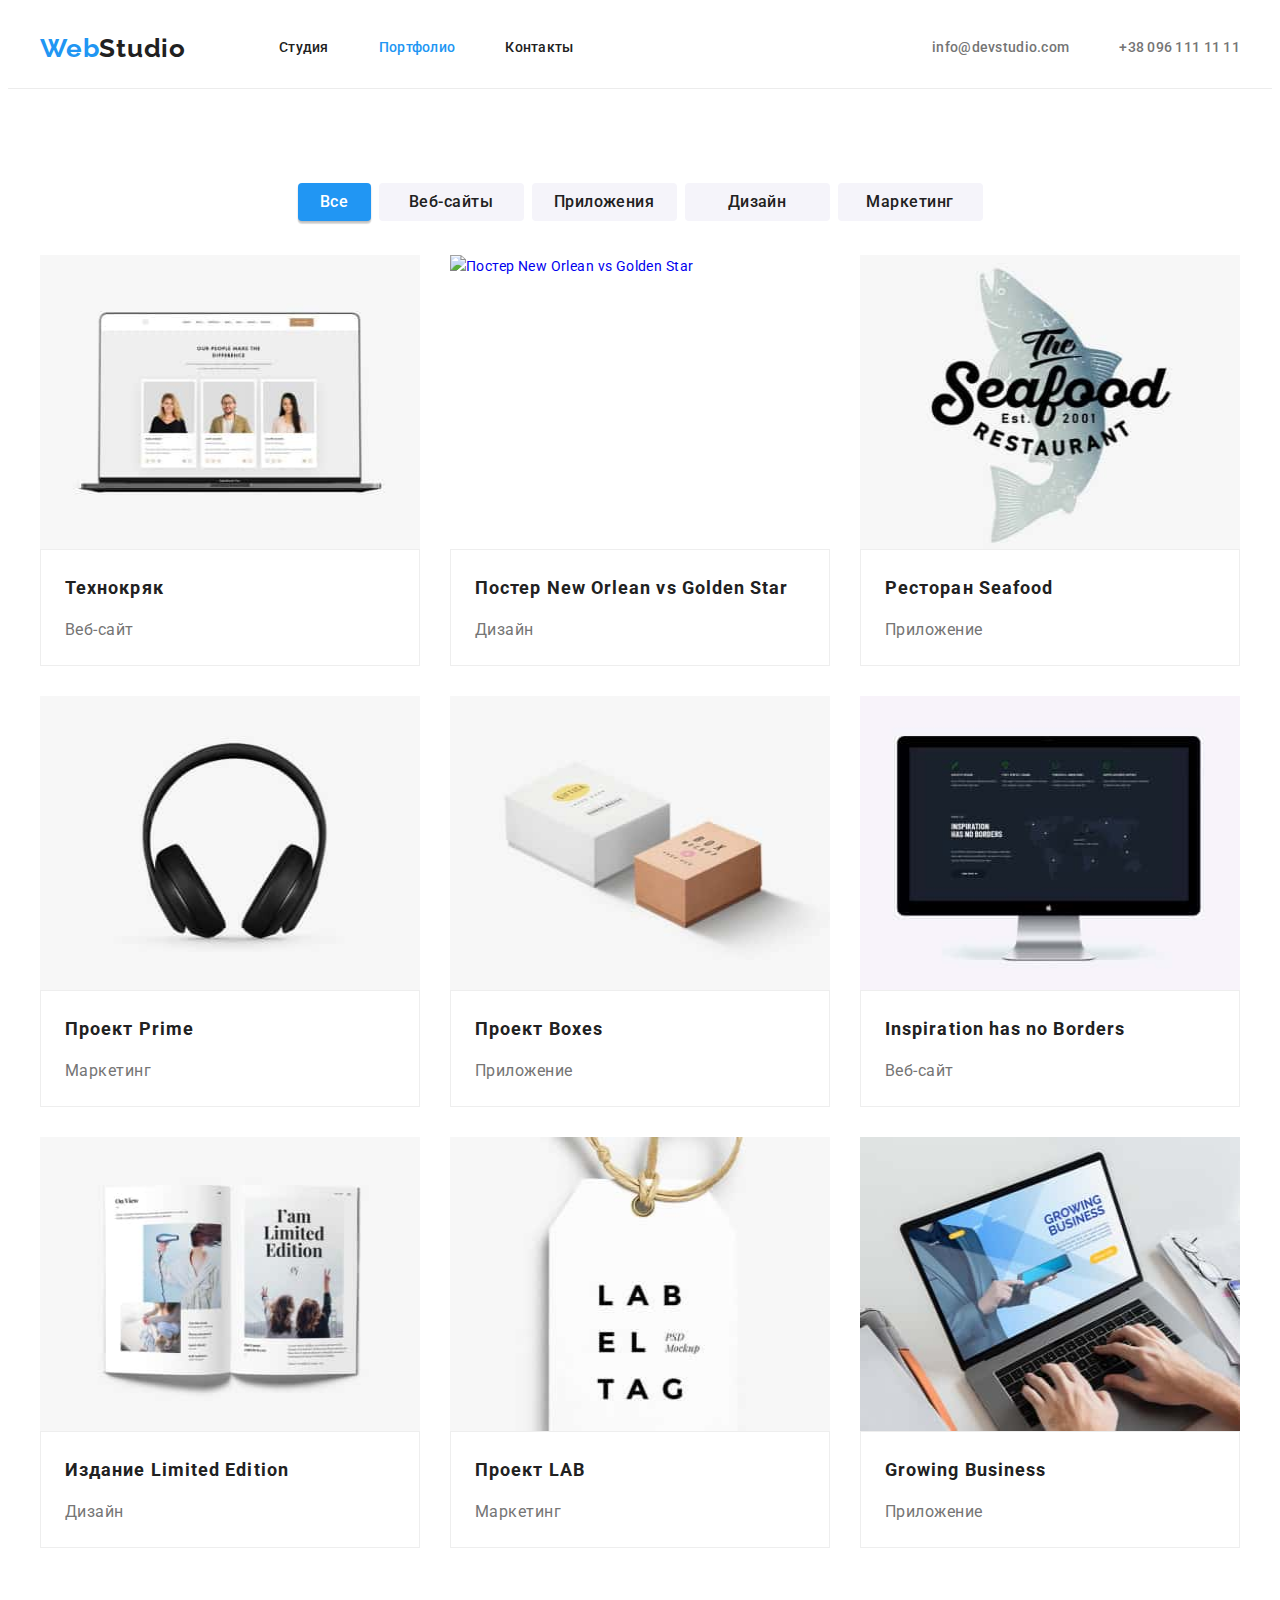
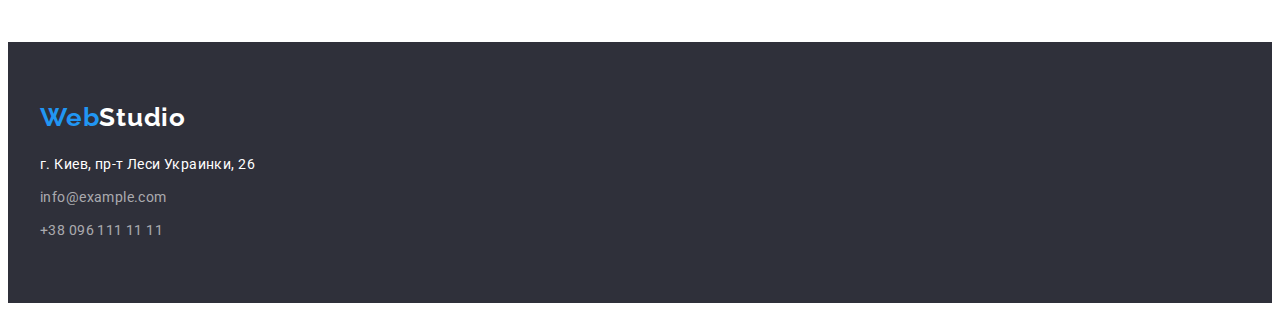
==== portfolio.html @ ff9bd420 "копия ДЗ-3" ====
<!DOCTYPE html>
<html lang="ru">
  <head>
    <meta charset="UTF-8" />
    <meta http-equiv="X-UA-Compatible" content="IE=edge" />
    <meta name="viewport" content="width=device-width, initial-scale=1.0" />
    <title>WebStudio</title>
    <link rel="preconnect" href="https://fonts.googleapis.com" />
    <link rel="preconnect" href="https://fonts.gstatic.com" crossorigin />
    <link
      rel="stylesheet"
      href="https://cdnjs.cloudflare.com/ajax/libs/modern-normalize/1.1.0/modern-normalize.min.css"
      integrity="sha512-wpPYUAdjBVSE4KJnH1VR1HeZfpl1ub8YT/NKx4PuQ5NmX2tKuGu6U/JRp5y+Y8XG2tV+wKQpNHVUX03MfMFn9Q=="
      crossorigin="anonymous"
      referrerpolicy="no-referrer"
    />
    <link
      href="https://fonts.googleapis.com/css2?family=Raleway:wght@700&family=Roboto:wght@400;500;700;900&display=swap"
      rel="stylesheet"
    />

    <link rel="stylesheet" href="./css/styles.css" />
  </head>

  <body>
    <!--Шапка сайта-->
    <header class="header">
      <div class="container header-container">
        <nav class="nav-nav">
          <a class="link logo logo-header" href="/"
            >Web<span class="curent-black">Studio</span></a
          >

          <ul class="list nav-list">
            <li class="nav-item">
              <a class="link nav-link" href="./index.html">Студия </a>
            </li>
            <li class="nav-item">
              <a class="link nav-link curent-blue-link" href="/">Портфолио</a>
            </li>
            <li class="nav-item">
              <a class="link nav-link" href="">Контакты</a>
            </li>
          </ul>
        </nav>
        <div class="header-connect">
          <ul class="list contact-list">
            <li class="contact-item nav-item">
              <a
                class="link nav-link contact-link"
                href="mailto:info@devstudio.com"
                >info@devstudio.com</a
              >
            </li>
            <li class="contact-item nav-item">
              <a class="link nav-link contact-link" href="tel:+380961111111"
                >+38 096 111 11 11</a
              >
            </li>
          </ul>
        </div>
      </div>
    </header>

    <main>
      <section class="section">
        <div class="container">
          <h1 class="visually-hidden">Портфолио</h1>
          <ul class="list btm-list">
            <li class="btm-item-filter">
              <button class="btm-active btm-portfolio" type="button">
                Все
              </button>
            </li>
            <li class="btm-item-filter">
              <button class="filter-btm btm-portfolio" type="button">
                Веб-сайты
              </button>
            </li>
            <li class="btm-item-filter">
              <button class="filter-btm btm-portfolio" type="button">
                Приложения
              </button>
            </li>
            <li class="btm-item-filter">
              <button class="filter-btm btm-portfolio" type="button">
                Дизайн
              </button>
            </li>
            <li class="btm-item-filter">
              <button class="filter-btm btm-portfolio" type="button">
                Маркетинг
              </button>
            </li>
          </ul>
          <ul class="list portfolio-cards-list">
            <li class="portfolio-cards-item">
              <a
                class="link"
                href="/"
                target="_blank"
                rel="noreferrer noopener"
              >
                <img
                  src="img/portfolio1.jpg"
                  alt="Технокряк"
                  width="370"
                  height="294"
                />
                <div class="border">
                  <h2 class="portfolio-title">Технокряк</h2>
                  <p class="portfolio-text">Веб-сайт</p>
                </div>
              </a>
            </li>
            <li class="portfolio-cards-item">
              <a
                class="link"
                href="/"
                target="_blank"
                rel="noreferrer noopener"
              >
                <img
                  src="img/portfolio2.jpg"
                  alt="Постер New Orlean vs Golden Star"
                  width="370"
                  height="294"
                />
                <div class="border">
                  <h2 class="portfolio-title">
                    Постер New Orlean vs Golden Star
                  </h2>
                  <p class="portfolio-text">Дизайн</p>
                </div>
              </a>
            </li>
            <li class="portfolio-cards-item">
              <a
                class="link"
                href="/"
                target="_blank"
                rel="noreferrer noopener"
              >
                <img
                  src="img/portfolio3.jpg"
                  alt="Ресторан Seafood"
                  width="370"
                  height="294"
                />
                <div class="border">
                  <h2 class="portfolio-title">Ресторан Seafood</h2>
                  <p class="portfolio-text">Приложение</p>
                </div>
              </a>
            </li>
            <li class="portfolio-cards-item">
              <a
                class="link"
                href="/"
                target="_blank"
                rel="noreferrer noopener"
              >
                <img
                  src="img/portfolio4.jpg"
                  alt="Проект Prime"
                  width="370"
                  height="294"
                />
                <div class="border">
                  <h2 class="portfolio-title">Проект Prime</h2>
                  <p class="portfolio-text">Маркетинг</p>
                </div>
              </a>
            </li>
            <li class="portfolio-cards-item">
              <a
                class="link"
                href="/"
                target="_blank"
                rel="noreferrer noopener"
              >
                <img
                  src="img/portfolio5.jpg"
                  alt="Проект Boxes"
                  width="370"
                  height="294"
                />
                <div class="border">
                  <h2 class="portfolio-title">Проект Boxes</h2>
                  <p class="portfolio-text">Приложение</p>
                </div>
              </a>
            </li>
            <li class="portfolio-cards-item">
              <a
                class="link"
                href="/"
                target="_blank"
                rel="noreferrer noopener"
              >
                <img
                  src="img/portfolio6.jpg"
                  alt="Inspiration has no Borders"
                  width="370"
                  height="294"
                />
                <div class="border">
                  <h2 class="portfolio-title">Inspiration has no Borders</h2>
                  <p class="portfolio-text">Веб-сайт</p>
                </div>
              </a>
            </li>
            <li class="portfolio-cards-item">
              <a
                class="link"
                href="/"
                target="_blank"
                rel="noreferrer noopener"
              >
                <img
                  src="img/portfolio7.jpg"
                  alt="Издание Limited Edition"
                  width="370"
                  height="294"
                />
                <div class="border">
                  <h2 class="portfolio-title">Издание Limited Edition</h2>
                  <p class="portfolio-text">Дизайн</p>
                </div>
              </a>
            </li>
            <li class="portfolio-cards-item">
              <a
                class="link"
                href="/"
                target="_blank"
                rel="noreferrer noopener"
              >
                <img
                  src="img/portfolio8.jpg"
                  alt="Проект LAB"
                  width="370"
                  height="294"
                />
                <div class="border">
                  <h2 class="portfolio-title">Проект LAB</h2>
                  <p class="portfolio-text">Маркетинг</p>
                </div>
              </a>
            </li>
            <li class="portfolio-cards-item">
              <a
                class="link"
                href="/"
                target="_blank"
                rel="noreferrer noopener"
              >
                <img
                  src="img/portfolio9.jpg"
                  alt="Growing Business"
                  width="370"
                  height="294"
                />
                <div class="border">
                  <h2 class="portfolio-title">Growing Business</h2>
                  <p class="portfolio-text">Приложение</p>
                </div>
              </a>
            </li>
          </ul>
        </div>
      </section>
    </main>

    <!--Футеер-->
    <footer class="footer">
      <div class="container">
        <a class="link logo logo-footer" href="/"
          >Web<span class="curent-white">Studio</span></a
        >
        <address>
          <ul class="list">
            <li class="footer-item">
              <a
                class="link footer-adress"
                href="https://goo.gl/maps/8PutpgiXUtzB3WPD6"
                target="_blank"
                rel="noreferrer noopener"
              >
                г. Киев, пр-т Леси Украинки, 26
              </a>
            </li>
            <li class="footer-item">
              <a
                class="link footer-adress link-footer"
                href="mailto:info@example.com"
                >info@example.com</a
              >
            </li>
            <li class="footer-item">
              <a class="link footer-adress link-footer" href="tel:+380961111111"
                >+38 096 111 11 11</a
              >
            </li>
          </ul>
        </address>
      </div>
    </footer>
  </body>
</html>
---- css/styles.css ----
/* =====styles======*/
:root {
  --maim-color: #212121;
  --alt-color: #2196f3;
  --heder-color: #ffffff;
  --description-color: #757575;
  --background-hero: #2f303a;
  --background-team: #f5f4fa;
  --background-footer: #2f303a;
  --link-footer: rgba(255, 255, 255, 0.6);
  --border-color: #eeeeee;
  --header-border: #ececec;
  --box-shadow:rgba(0, 0, 0, 0.15);
  --box-shadow-btm: 0px 3px 1px rgba(0, 0, 0, 0.1), 0px 1px 2px rgba(0, 0, 0, 0.08), 0px 2px 2px rgba(0, 0, 0, 0.12);
---filter-btm:#F5F4FA;
}

body {
  font-family: "Roboto", sans-serif;
  background-color: var(--heder-color);
  font-weight: normal;
  font-size: 14px;
  line-height: 1.71;
  letter-spacing: 0.03em;
  color: var(--description-color);
}
p,
h1,
h2,
h3,
h4,
h5,
h6 {
  margin: 0;
}
ul {
  margin: 0;
  padding: 0;
}
img {
  display: block;
  width: 100%;
}

address {
  font-style: inherit;
}
.list {
  list-style: none;
}
.link {
  text-decoration: none;
}
.visually-hidden {
  position: absolute;
  white-space: nowrap;
  width: 1px;
  height: 1px;
  overflow: hidden;
  border: 0;
  padding: 0;
  clip: rect(0 0 0 0);
  clip-path: inset(50%);
  margin: -1px;
}

.container {
  width: 1200px;
  padding-left: 15px;
  padding-right: 15px;
  margin: 0 auto;
}
/* ================Хедер===================== */
.header {
  border-bottom: 1px solid var(--header-border);
}
.logo {
  font-family: "Raleway";
  font-weight: 700;
  font-size: 26px;
  line-height: 1.19;
  letter-spacing: 0.03em;
  color: var(--alt-color);
}
.header-container {
  display: flex;
  align-items: center;
}
.header-connect {
  margin-left: auto;
}
.nav-nav {
  display: flex;
  align-items: center;
}
.nav-list {
  display: flex;
  align-items: center;
}
.contact-list {
  display: flex;
  align-items: center;
}
.logo-header {
  margin-right: 93px;
}
.nav-item:not(:last-child) {
  margin-right: 50px;
}


.curent-black {
  color: var(--maim-color);
}
.nav-link {
  font-weight: 500;
  font-size: 14px;
  line-height: 1.14;
  letter-spacing: 0.02em;
  color: var(--maim-color);
  padding-top: 32px;
  padding-bottom: 32px;
  display: block;
}
.curent-blue-link {
  color: var(--alt-color);
}

.nav-link:hover,
.nav-link:focus,
.nav-link:active {
  color: var(--alt-color);
}
.contact-link {
  color: var(--description-color);
}
.contact-link:hover,
.contact-link:focus {
  color: var(--alt-color);
}

/* ============= Герой ВебСтудия =============*/
.hero {
  background: var(--background-hero);
  padding-top: 200px;
  padding-bottom: 200px;
  text-align: center;
}
.hero-title {
  font-weight: 900;
  font-size: 44px;
  line-height: 1.36;
  text-align: center;
  letter-spacing: 0.06em;
  text-transform: uppercase;
  color: var(--heder-color);
  max-width: 696px;
  height: 120px;
  margin: 0 auto;
}
.hero-btn {
  font-family: inherit;
  font-weight: 700;
  font-size: 16px;
  line-height: 1.88;
  letter-spacing: 0.06em;
  color: var(--heder-color);
  background-color: var(--alt-color);
  cursor: pointer;
  margin-top: 35px;
  border: none;
  border-radius: 4px;
  box-shadow: 0px 4px 4px var(--box-shadow);
  padding: 10px 32px;
}
.hero-btn:hover,
.hero-btn:focus {
  color: var(--description-color);
}
/* ============= Миссия компании==================*/

.section {
  padding-top: 94px;
  padding-bottom: 94px;
}
.company-list {
  display: flex;
  flex-wrap: wrap;
  margin-left: -30px;
  margin-top: -30px;
}
.about-item{
  width: calc(100% / 4 - 30px);
  margin-left: 30px;
  margin-top: 30px;
}

.about-item-title {
  font-weight: 700;
  font-size: 14px;
  line-height: 1.14;
  text-transform: uppercase;
  color: var(--maim-color);
  margin-bottom: 10px;
}

.engaged {
  padding-top: 0;
}
.engaged-list {
  display: flex;
  margin-left: -30px;
  margin-top: -30px;
  flex-wrap: wrap;
}
.engaged-item {
  width: calc(100% / 3 - 30px);
  margin-left: 30px;
  margin-top: 30px;

}

.section-title {
  font-weight: 700;
  font-size: 36px;
  line-height: 1.17;
  text-align: center;
  color: var(--maim-color);
  margin-bottom: 50px;
}
.team {
  background: var(--background-team);
}

.team-title,
.team-position {
  font-size: 16px;
  line-height: 1.19;
}
.team-title {
  font-weight: 500;
  color: var(--maim-color);
  margin-top: 30px;
}
.team-position {
  margin-top: 10px;
}
.team-list {
  display: flex;
  margin-left: -30px;
  margin-top: -30px;
  flex-wrap: wrap;
}
.team-item{
  width:calc(100% / 4 - 30px);
  margin-left: 30px;
  margin-top: 30px;
  border-radius: 0px 0px 4px 4px;
  background-color: var(--heder-color);
  border: 1px solid var(--border-color);
  padding-bottom: 30px;
  text-align: center;
}

/*================ Футер========================*/

.footer {
  background: var(--background-footer);
  padding-top: 60px;
  padding-bottom: 60px;
}
.curent-white {
  color: var(--heder-color);
}
.logo-footer {
  display: flex;
  margin-bottom: 20px;
}
.footer-adress {
  font-size: 14px;
  line-height: 1.71;
  letter-spacing: 0.03em;
  color: var(--heder-color);
  margin-bottom: 9px;
}
.link-footer {
  color: var(--link-footer);
}
.footer-adress:hover,
.footer-adress:hover {
  color: var(--alt-color);
}
.link-footer:hover,
.link-footer:focus {
  color: var(--alt-color);
}

.footer-item:not(:last-child)
{
  margin-bottom: 9px;
}

/*============ Портфолио==================*/
.filter-btm,
.btm-active {
  font-family: inherit;
  font-weight: 500;
  font-size: 16px;
  line-height: 1.63;
  letter-spacing: 0.03em;
  background: var(--heder-color);
  color: var(--maim-color);
  cursor: pointer;
  border: none;
}

.filter-btm{
width: 145px;
height: 38px;
left: 712px;
top: 174px;
background:var(---filter-btm);
border-radius: 4px;
}

.filter-btm:hover,
.filter-btm:focus,
.btm-active {
  background: var(--alt-color);
  color: var(--heder-color);
  box-shadow:var(--box-shadow-btm);
}

.portfolio-title {
  font-weight: 700;
  font-size: 18px;
  line-height: 2;
  letter-spacing: 0.06em;
  color: var(--maim-color);
  margin-bottom: 9px;
}
.portfolio-text {
  font-style: normal;
  font-size: 16px;
  line-height: 1.88;
  letter-spacing: 0.03em;
  color: var(--description-color);
}
.btm-list {
  display: flex;
justify-content: center;
  margin-bottom: 34px;
  width: 100%;
}
.btm-item-filter:not(:last-child){
  margin-right: 8px;
}
.btm-active{
width: 73px;
height: 38px;
left: 495px;
top: 174px;
border-radius: 4px;
}

.portfolio-cards-list {
  display: flex;
  flex-wrap: wrap;
  margin-top: -30px;
  margin-left: -30px;
  
}
.portfolio-cards-item {
  width: calc(100% / 3 - 30px);
  margin-top: 30px;
  margin-left: 30px;
}

.border {
  border: 1px solid var(--border-color);
  padding:20px 24px;
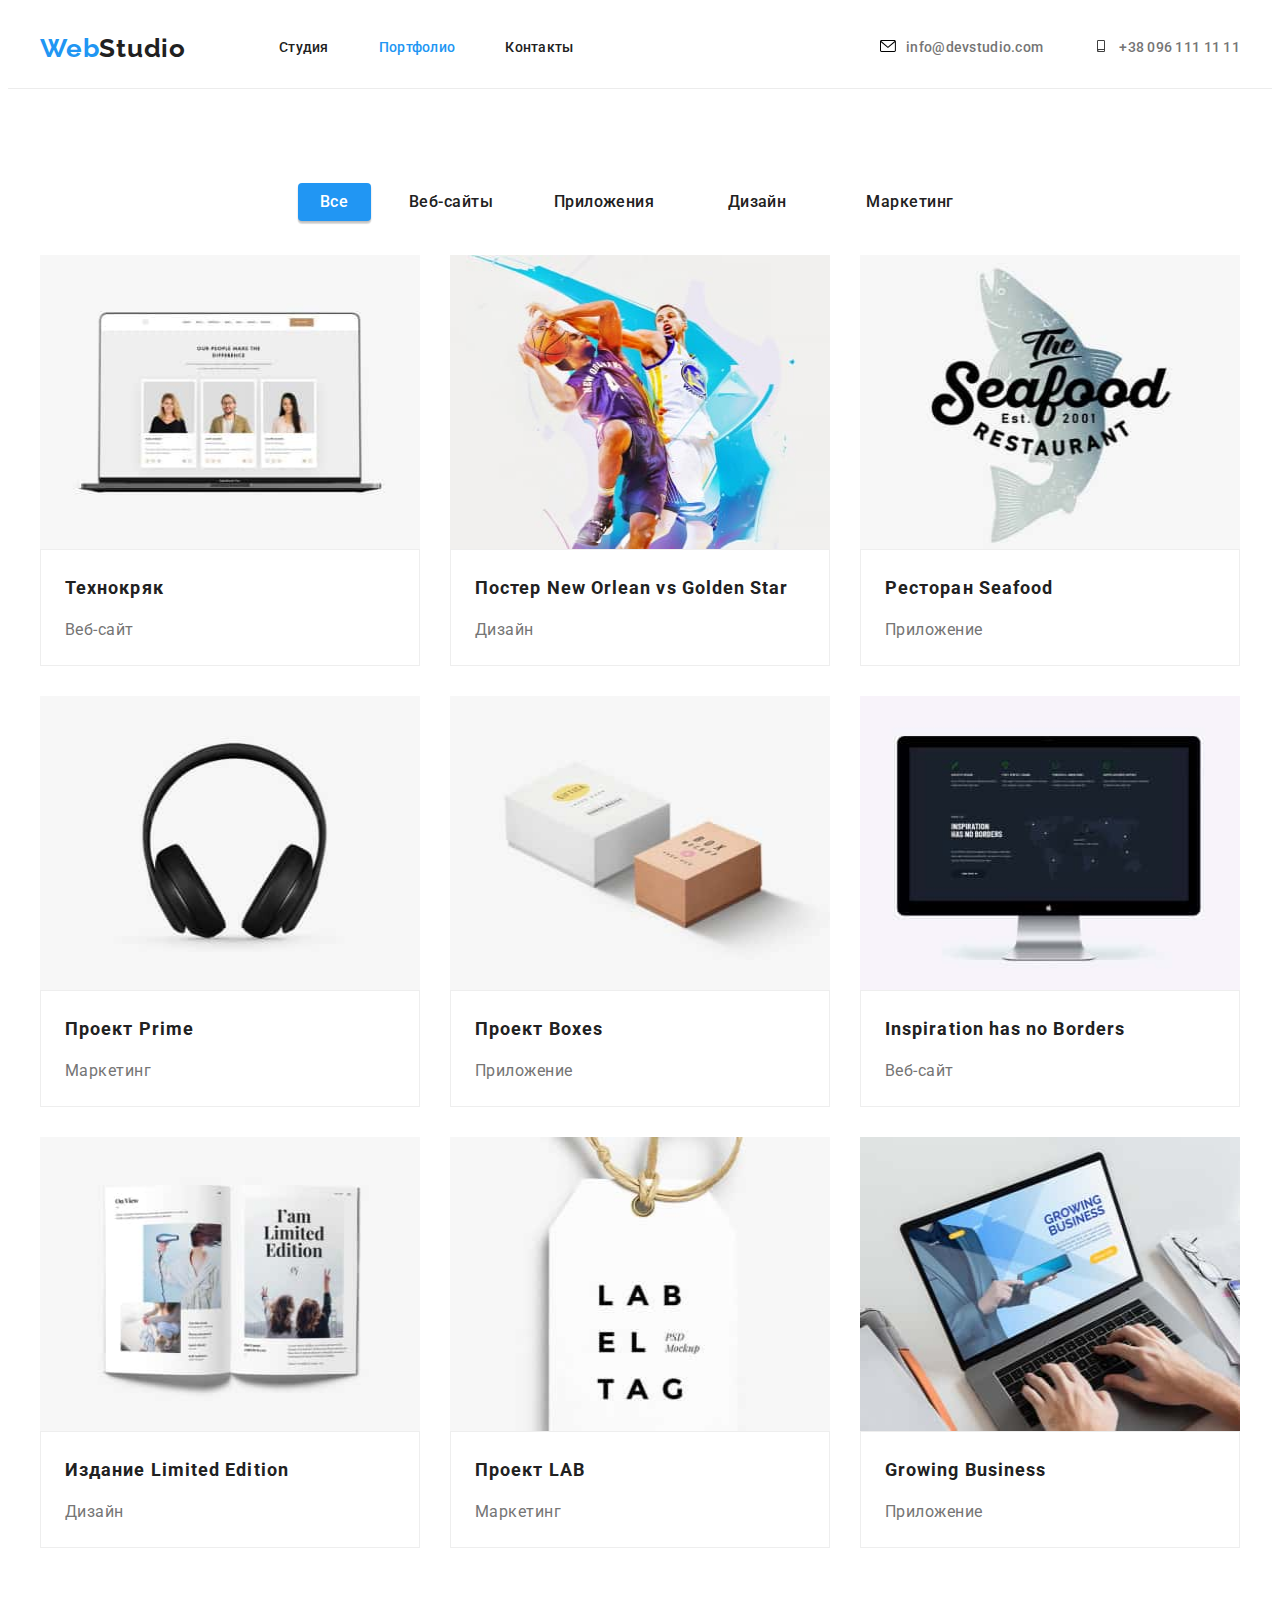
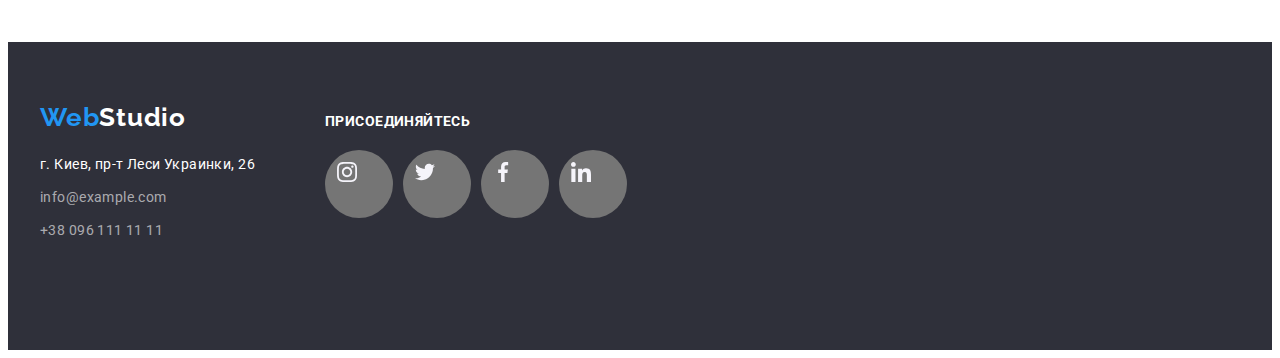
==== commit 25eaa0cd: "домашняя работа 4" ====
--- a/portfolio.html
+++ b/portfolio.html
@@ -43,19 +43,27 @@
             </li>
           </ul>
         </nav>
-        <div class="header-connect">
+        <div class="header-connect heder-icon-container">
           <ul class="list contact-list">
             <li class="contact-item nav-item">
               <a
                 class="link nav-link contact-link"
                 href="mailto:info@devstudio.com"
-                >info@devstudio.com</a
-              >
-            </li>
+              >
+                <svg class="heder-icon-img" width="16" height="12">
+                  <use href="./img/icons.svg#icon-envelope"></use>
+                </svg>
+                info@devstudio.com
+              </a>
+            </li>
+
             <li class="contact-item nav-item">
-              <a class="link nav-link contact-link" href="tel:+380961111111"
-                >+38 096 111 11 11</a
-              >
+              <a class="link nav-link contact-link" href="tel:+380961111111">
+                <svg class="heder-icon-img" width="16" height="12">
+                  <use href="./img/icons.svg#icon-smartphone"></use>
+                </svg>
+                +38 096 111 11 11
+              </a>
             </li>
           </ul>
         </div>
@@ -275,35 +283,94 @@
     <!--Футеер-->
     <footer class="footer">
       <div class="container">
-        <a class="link logo logo-footer" href="/"
-          >Web<span class="curent-white">Studio</span></a
-        >
-        <address>
-          <ul class="list">
-            <li class="footer-item">
-              <a
-                class="link footer-adress"
-                href="https://goo.gl/maps/8PutpgiXUtzB3WPD6"
-                target="_blank"
-                rel="noreferrer noopener"
-              >
-                г. Киев, пр-т Леси Украинки, 26
-              </a>
-            </li>
-            <li class="footer-item">
-              <a
-                class="link footer-adress link-footer"
-                href="mailto:info@example.com"
-                >info@example.com</a
-              >
-            </li>
-            <li class="footer-item">
-              <a class="link footer-adress link-footer" href="tel:+380961111111"
-                >+38 096 111 11 11</a
-              >
-            </li>
-          </ul>
-        </address>
+        <div class="wrap">
+          <div class="footer-left">
+            <a class="link logo logo-footer" href="/"
+              >Web<span class="curent-white">Studio</span></a
+            >
+            <address>
+              <ul class="list footer-list social-wrap-list">
+                <li class="footer-item">
+                  <a
+                    class="link footer-adress"
+                    href="https://goo.gl/maps/8PutpgiXUtzB3WPD6"
+                    target="_blank"
+                    rel="noreferrer noopener"
+                  >
+                    г. Киев, пр-т Леси Украинки, 26
+                  </a>
+                </li>
+                <li class="footer-item">
+                  <a
+                    class="link footer-adress link-footer"
+                    href="mailto:info@example.com"
+                    >info@example.com</a
+                  >
+                </li>
+                <li class="footer-item">
+                  <a
+                    class="link footer-adress link-footer"
+                    href="tel:+380961111111"
+                    >+38 096 111 11 11</a
+                  >
+                </li>
+              </ul>
+            </address>
+          </div>
+          <div class="footer-right">
+            <h2 class="footer-social-text">присоединяйтесь</h2>
+            <ul class="list footer-social-list">
+              <li class="footer-social-item">
+                <a
+                  href=""
+                  target="_blank"
+                  rel="noreferrer noopener"
+                  class="footer-social-link"
+                >
+                  <svg class="footer-social-icon" width="20" height="20">
+                    <use href="./img/icons.svg#icon-instagram"></use>
+                  </svg>
+                </a>
+              </li>
+              <li class="footer-social-item">
+                <a
+                  href=""
+                  target="_blank"
+                  rel="noreferrer noopener"
+                  class="footer-social-link"
+                >
+                  <svg class="footer-social-icon" width="20" height="20">
+                    <use href="./img/icons.svg#icon-twitter"></use>
+                  </svg>
+                </a>
+              </li>
+              <li class="footer-social-item">
+                <a
+                  href=""
+                  target="_blank"
+                  rel="noreferrer noopener"
+                  class="footer-social-link"
+                >
+                  <svg class="footer-social-icon" width="20" height="20">
+                    <use href="./img/icons.svg#icon-facebook"></use>
+                  </svg>
+                </a>
+              </li>
+              <li class="footer-social-item">
+                <a
+                  href=""
+                  target="_blank"
+                  rel="noreferrer noopener"
+                  class="footer-social-link"
+                >
+                  <svg class="footer-social-icon" width="20" height="20">
+                    <use href="./img/icons.svg#icon-linkedin"></use>
+                  </svg>
+                </a>
+              </li>
+            </ul>
+          </div>
+        </div>
       </div>
     </footer>
   </body>
--- a/css/styles.css
+++ b/css/styles.css
@@ -12,7 +12,11 @@
   --header-border: #ececec;
   --box-shadow:rgba(0, 0, 0, 0.15);
   --box-shadow-btm: 0px 3px 1px rgba(0, 0, 0, 0.1), 0px 1px 2px rgba(0, 0, 0, 0.08), 0px 2px 2px rgba(0, 0, 0, 0.12);
----filter-btm:#F5F4FA;
+  --box-shadow-team: 0px 1px 3px rgba(0, 0, 0, 0.12), 0px 1px 1px rgba(0, 0, 0, 0.14), 0px 2px 1px rgba(0, 0, 0, 0.2);
+  --filter-btm:#F5F4FA;
+  --box-shadow-cards:0px 1px 1px rgba(0, 0, 0, 0.12), 0px 4px 4px rgba(0, 0, 0, 0.06), 1px 4px 6px rgba(0, 0, 0, 0.16);
+  --fill-cocial: #AFB1B8;
+  --footer-social:#f5f4fa;
 }
 
 body {
@@ -133,11 +137,29 @@
 }
 .contact-link {
   color: var(--description-color);
-}
+  display: flex;
+}
+
 .contact-link:hover,
-.contact-link:focus {
-  color: var(--alt-color);
-}
+.contact-link:focus
+ {
+color: var(--alt-color);
+}
+.nav-link:hover .heder-icon-img,
+.nav-link:focus .heder-icon-img {
+  fill: var(--alt-color);
+}
+
+.heder-icon-container{
+ display: flex;
+margin-left: auto;
+}
+
+.heder-icon-img{
+  display: flex;
+  margin-right: 10px;
+}
+
 
 /* ============= Герой ВебСтудия =============*/
 .hero {
@@ -145,6 +167,13 @@
   padding-top: 200px;
   padding-bottom: 200px;
   text-align: center;
+  background-image:linear-gradient(
+    rgba(47, 48, 58, 0.4),
+    rgba(47, 48, 58, 0.4)), 
+    url(../img/hero-bg.jpg);
+    background-repeat: no-repeat;
+    background-position: center;
+    background-size: cover;
 }
 .hero-title {
   font-weight: 900;
@@ -203,7 +232,24 @@
   color: var(--maim-color);
   margin-bottom: 10px;
 }
-
+.company-img{
+height: 120px;
+width: 270px;
+display: flex;
+justify-content: center;
+ align-items: center;
+margin-bottom: 30px;
+background-color:var(--filter-btm)
+}
+.company-icon{
+  display: flex;
+justify-content: center;
+}
+
+
+
+
+* ============= Чем мы занимаемся==================*/
 .engaged {
   padding-top: 0;
 }
@@ -244,12 +290,14 @@
 }
 .team-position {
   margin-top: 10px;
+  margin-bottom: 16px;
 }
 .team-list {
   display: flex;
   margin-left: -30px;
   margin-top: -30px;
   flex-wrap: wrap;
+  
 }
 .team-item{
   width:calc(100% / 4 - 30px);
@@ -260,7 +308,67 @@
   border: 1px solid var(--border-color);
   padding-bottom: 30px;
   text-align: center;
-}
+  box-shadow:var(--box-shadow-team)
+}
+.team-social-list{
+  display: flex;
+  justify-content: center;
+}
+.team-social-item + .team-social-item{
+  margin-left: 10px;
+}
+.team-social-link{
+  width: 44px;
+  height: 44px;
+  background-color: var(--heder-color);
+  display: flex;
+  justify-content: center;
+  align-items: center;
+  border-radius: 50%;
+}
+.team-social-icon{
+  fill:var(--fill-cocial);
+}
+.team-social-link:hover,
+.team-social-link:focus{
+  background-color: var(--alt-color);
+}
+.team-social-link:hover .team-social-icon,
+.team-social-link:focus .team-social-icon{
+  fill: var(--heder-color);
+}
+/*==============Постоянные клиенты=====================*/
+
+.clients-list{
+  display: flex;
+  justify-content: center;
+}
+.clients-social-link{
+width: 170px;
+height: 92px;
+border: 1px solid var(--fill-cocial);
+border-radius: 4px;
+display: flex;
+justify-content: center;
+align-items: center;
+}
+
+.clients-item + .clients-item {
+  margin-left: 30px;
+}
+.clients-social-icon{
+  fill:var(--fill-cocial);
+}
+.clients-social-link:hover,
+.clients-social-link:focus{
+  background-color: var(--heder-color);
+    border: 1px solid var(--alt-color);
+}
+.clients-social-link:hover .clients-social-icon,
+.clients-social-link:focus .clients-social-icon{
+  fill:var(--alt-color);
+}
+
 
 /*================ Футер========================*/
 
@@ -294,10 +402,59 @@
 .link-footer:focus {
   color: var(--alt-color);
 }
-
 .footer-item:not(:last-child)
 {
   margin-bottom: 9px;
+}
+
+.wrap{
+  display: flex;
+  align-items: baseline;
+}
+.footer-right{
+  margin-left: 70px;
+  margin-bottom: 72px;
+}
+
+.footer-social-text{
+    font-weight: 700;
+    font-size: 14px;
+    line-height: 1.14;
+    letter-spacing: 0.03em;
+    text-transform: uppercase;
+    margin-bottom: 20px;
+    color: var(--heder-color);
+}
+
+.footer-social-list{
+  display: flex;
+  justify-content: center;
+  align-items: center;
+  list-style: none;
+  padding: 0px;
+}
+
+
+.footer-social-link{
+   display: block;
+  width: 44px;
+  height: 44px;
+  padding: 12px;
+  background-color:var(--description-color);
+  justify-content:center;
+  align-items: center;
+  border-radius: 50%;
+}
+.footer-social-item:not(:first-child){
+  margin-left: 10px;
+}
+
+.footer-social-icon{
+  fill:var(--footer-social);
+}
+.footer-social-link:hover,
+.footer-social-link:focus{
+  background-color:var(--alt-color);
 }
 
 /*============ Портфолио==================*/
@@ -330,6 +487,10 @@
   color: var(--heder-color);
   box-shadow:var(--box-shadow-btm);
 }
+.portfolio-cards-item:hover,
+.portfolio-cards-item:focus{
+  box-shadow:var(--box-shadow-cards);
+}
 
 .portfolio-title {
   font-weight: 700;
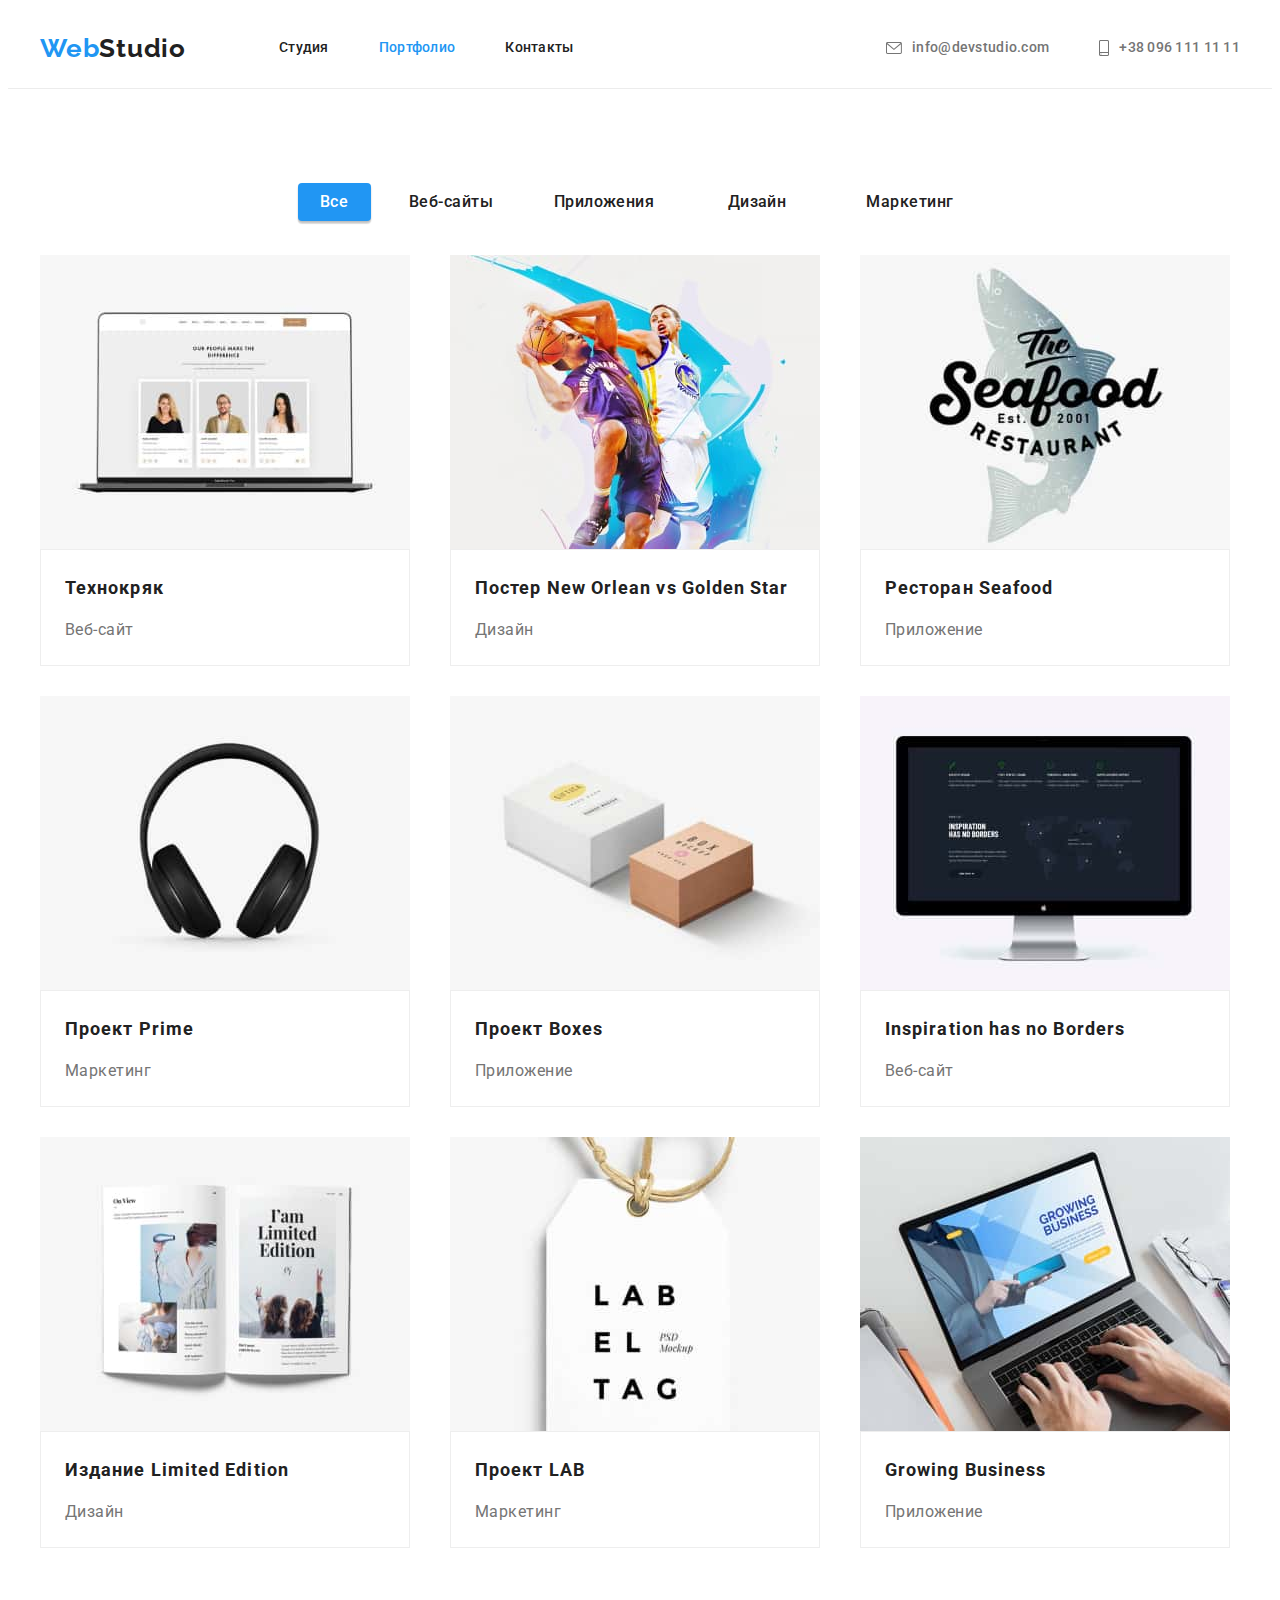
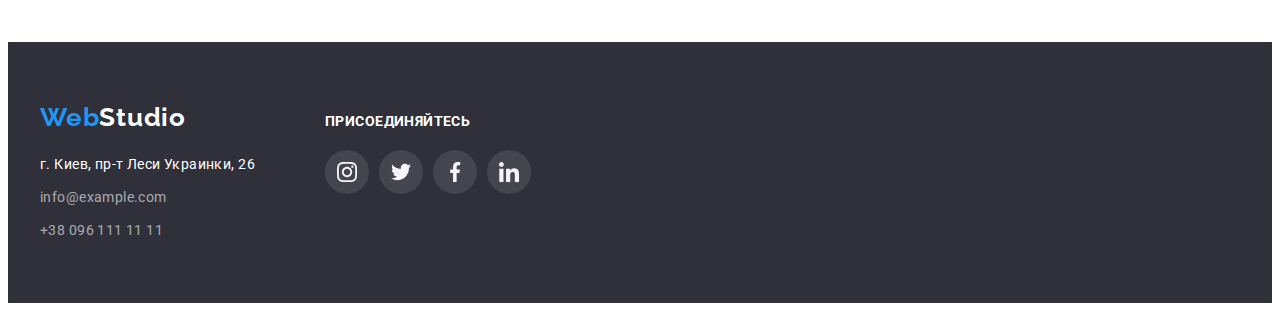
==== commit feb57725: "доработка замечаний1" ====
--- a/portfolio.html
+++ b/portfolio.html
@@ -46,10 +46,7 @@
         <div class="header-connect heder-icon-container">
           <ul class="list contact-list">
             <li class="contact-item nav-item">
-              <a
-                class="link nav-link contact-link"
-                href="mailto:info@devstudio.com"
-              >
+              <a class="link nav-link" href="mailto:info@devstudio.com">
                 <svg class="heder-icon-img" width="16" height="12">
                   <use href="./img/icons.svg#icon-envelope"></use>
                 </svg>
@@ -58,8 +55,8 @@
             </li>
 
             <li class="contact-item nav-item">
-              <a class="link nav-link contact-link" href="tel:+380961111111">
-                <svg class="heder-icon-img" width="16" height="12">
+              <a class="link nav-link" href="tel:+380961111111">
+                <svg class="heder-icon-img" width="10" height="16">
                   <use href="./img/icons.svg#icon-smartphone"></use>
                 </svg>
                 +38 096 111 11 11
@@ -104,7 +101,7 @@
           <ul class="list portfolio-cards-list">
             <li class="portfolio-cards-item">
               <a
-                class="link"
+                class="link portfolio-cards-img"
                 href="/"
                 target="_blank"
                 rel="noreferrer noopener"
@@ -123,7 +120,7 @@
             </li>
             <li class="portfolio-cards-item">
               <a
-                class="link"
+                class="link portfolio-cards-img"
                 href="/"
                 target="_blank"
                 rel="noreferrer noopener"
@@ -144,7 +141,7 @@
             </li>
             <li class="portfolio-cards-item">
               <a
-                class="link"
+                class="link portfolio-cards-img"
                 href="/"
                 target="_blank"
                 rel="noreferrer noopener"
@@ -163,7 +160,7 @@
             </li>
             <li class="portfolio-cards-item">
               <a
-                class="link"
+                class="link portfolio-cards-img"
                 href="/"
                 target="_blank"
                 rel="noreferrer noopener"
@@ -182,7 +179,7 @@
             </li>
             <li class="portfolio-cards-item">
               <a
-                class="link"
+                class="link portfolio-cards-img"
                 href="/"
                 target="_blank"
                 rel="noreferrer noopener"
@@ -201,7 +198,7 @@
             </li>
             <li class="portfolio-cards-item">
               <a
-                class="link"
+                class="link portfolio-cards-img"
                 href="/"
                 target="_blank"
                 rel="noreferrer noopener"
@@ -220,7 +217,7 @@
             </li>
             <li class="portfolio-cards-item">
               <a
-                class="link"
+                class="link portfolio-cards-img"
                 href="/"
                 target="_blank"
                 rel="noreferrer noopener"
@@ -239,7 +236,7 @@
             </li>
             <li class="portfolio-cards-item">
               <a
-                class="link"
+                class="link portfolio-cards-img"
                 href="/"
                 target="_blank"
                 rel="noreferrer noopener"
@@ -258,7 +255,7 @@
             </li>
             <li class="portfolio-cards-item">
               <a
-                class="link"
+                class="link portfolio-cards-img"
                 href="/"
                 target="_blank"
                 rel="noreferrer noopener"
@@ -284,7 +281,7 @@
     <footer class="footer">
       <div class="container">
         <div class="wrap">
-          <div class="footer-left">
+          <div class="footer-wrap-item">
             <a class="link logo logo-footer" href="/"
               >Web<span class="curent-white">Studio</span></a
             >
@@ -317,53 +314,53 @@
               </ul>
             </address>
           </div>
-          <div class="footer-right">
+          <div class="footer-wrap-item">
             <h2 class="footer-social-text">присоединяйтесь</h2>
-            <ul class="list footer-social-list">
-              <li class="footer-social-item">
+            <ul class="list social-list">
+              <li class="social-item">
                 <a
                   href=""
                   target="_blank"
                   rel="noreferrer noopener"
-                  class="footer-social-link"
+                  class="social-link"
                 >
-                  <svg class="footer-social-icon" width="20" height="20">
+                  <svg class="social-icon" width="20" height="20">
                     <use href="./img/icons.svg#icon-instagram"></use>
                   </svg>
                 </a>
               </li>
-              <li class="footer-social-item">
+              <li class="social-item">
                 <a
                   href=""
                   target="_blank"
                   rel="noreferrer noopener"
-                  class="footer-social-link"
+                  class="social-link"
                 >
-                  <svg class="footer-social-icon" width="20" height="20">
+                  <svg class="social-icon" width="20" height="20">
                     <use href="./img/icons.svg#icon-twitter"></use>
                   </svg>
                 </a>
               </li>
-              <li class="footer-social-item">
+              <li class="social-item">
                 <a
                   href=""
                   target="_blank"
                   rel="noreferrer noopener"
-                  class="footer-social-link"
+                  class="social-link"
                 >
-                  <svg class="footer-social-icon" width="20" height="20">
+                  <svg class="social-icon" width="20" height="20">
                     <use href="./img/icons.svg#icon-facebook"></use>
                   </svg>
                 </a>
               </li>
-              <li class="footer-social-item">
+              <li class="social-item">
                 <a
                   href=""
                   target="_blank"
                   rel="noreferrer noopener"
-                  class="footer-social-link"
+                  class="social-link"
                 >
-                  <svg class="footer-social-icon" width="20" height="20">
+                  <svg class="social-icon" width="20" height="20">
                     <use href="./img/icons.svg#icon-linkedin"></use>
                   </svg>
                 </a>
--- a/css/styles.css
+++ b/css/styles.css
@@ -54,6 +54,7 @@
 }
 .link {
   text-decoration: none;
+  color: inherit;
 }
 .visually-hidden {
   position: absolute;
@@ -100,6 +101,7 @@
 .nav-list {
   display: flex;
   align-items: center;
+  color: var(--maim-color);
 }
 .contact-list {
   display: flex;
@@ -121,10 +123,10 @@
   font-size: 14px;
   line-height: 1.14;
   letter-spacing: 0.02em;
-  color: var(--maim-color);
   padding-top: 32px;
   padding-bottom: 32px;
-  display: block;
+  display: flex;
+  align-items: center;
 }
 .curent-blue-link {
   color: var(--alt-color);
@@ -145,10 +147,6 @@
  {
 color: var(--alt-color);
 }
-.nav-link:hover .heder-icon-img,
-.nav-link:focus .heder-icon-img {
-  fill: var(--alt-color);
-}
 
 .heder-icon-container{
  display: flex;
@@ -156,14 +154,13 @@
 }
 
 .heder-icon-img{
-  display: flex;
   margin-right: 10px;
+  fill: currentColor;
 }
 
 
 /* ============= Герой ВебСтудия =============*/
 .hero {
-  background: var(--background-hero);
   padding-top: 200px;
   padding-bottom: 200px;
   text-align: center;
@@ -173,7 +170,7 @@
     url(../img/hero-bg.jpg);
     background-repeat: no-repeat;
     background-position: center;
-    background-size: cover;
+    background-size: cover,auto;
 }
 .hero-title {
   font-weight: 900;
@@ -184,7 +181,6 @@
   text-transform: uppercase;
   color: var(--heder-color);
   max-width: 696px;
-  height: 120px;
   margin: 0 auto;
 }
 .hero-btn {
@@ -232,9 +228,11 @@
   color: var(--maim-color);
   margin-bottom: 10px;
 }
+.company{
+  padding-bottom: 0px;
+}
 .company-img{
 height: 120px;
-width: 270px;
 display: flex;
 justify-content: center;
  align-items: center;
@@ -286,19 +284,22 @@
 .team-title {
   font-weight: 500;
   color: var(--maim-color);
-  margin-top: 30px;
-}
+  margin-bottom: 10px;
+}
+.img-team{
+    margin-bottom: 30px;
+     text-align: center;
+  }
 .team-position {
-  margin-top: 10px;
-  margin-bottom: 16px;
+  margin-bottom: 30px;
 }
 .team-list {
   display: flex;
   margin-left: -30px;
   margin-top: -30px;
   flex-wrap: wrap;
+}
   
-}
 .team-item{
   width:calc(100% / 4 - 30px);
   margin-left: 30px;
@@ -310,14 +311,14 @@
   text-align: center;
   box-shadow:var(--box-shadow-team)
 }
-.team-social-list{
+.social-list{
   display: flex;
   justify-content: center;
 }
-.team-social-item + .team-social-item{
+.social-item + .social-item{
   margin-left: 10px;
 }
-.team-social-link{
+.social-link{
   width: 44px;
   height: 44px;
   background-color: var(--heder-color);
@@ -326,15 +327,15 @@
   align-items: center;
   border-radius: 50%;
 }
-.team-social-icon{
+.social-icon{
   fill:var(--fill-cocial);
 }
-.team-social-link:hover,
-.team-social-link:focus{
+.social-link:hover,
+.social-link:focus{
   background-color: var(--alt-color);
 }
-.team-social-link:hover .team-social-icon,
-.team-social-link:focus .team-social-icon{
+.social-link:hover .social-icon,
+.social-link:focus .social-icon{
   fill: var(--heder-color);
 }
 /*==============Постоянные клиенты=====================*/
@@ -342,10 +343,12 @@
 .clients-list{
   display: flex;
   justify-content: center;
+  margin-left: -30px;
+  margin-top: -50px;
+  flex-wrap: wrap;
 }
 .clients-social-link{
 width: 170px;
-height: 92px;
 border: 1px solid var(--fill-cocial);
 border-radius: 4px;
 display: flex;
@@ -353,9 +356,13 @@
 align-items: center;
 }
 
-.clients-item + .clients-item {
+
+.clients-item {
+  width: calc(100% / 6 - 30px);
   margin-left: 30px;
-}
+  margin-top: 50px;
+}
+
 .clients-social-icon{
   fill:var(--fill-cocial);
 }
@@ -411,9 +418,9 @@
   display: flex;
   align-items: baseline;
 }
-.footer-right{
-  margin-left: 70px;
-  margin-bottom: 72px;
+
+.footer-wrap-item:not(:last-child){
+  margin-right: 70px;
 }
 
 .footer-social-text{
@@ -426,35 +433,16 @@
     color: var(--heder-color);
 }
 
-.footer-social-list{
-  display: flex;
-  justify-content: center;
-  align-items: center;
-  list-style: none;
-  padding: 0px;
-}
-
-
-.footer-social-link{
-   display: block;
-  width: 44px;
-  height: 44px;
-  padding: 12px;
-  background-color:var(--description-color);
-  justify-content:center;
-  align-items: center;
-  border-radius: 50%;
-}
-.footer-social-item:not(:first-child){
-  margin-left: 10px;
-}
-
-.footer-social-icon{
+.footer .social-link{
+  background-color:  rgba(255, 255, 255, 0.1);
   fill:var(--footer-social);
 }
-.footer-social-link:hover,
-.footer-social-link:focus{
-  background-color:var(--alt-color);
+.footer .social-icon{
+  fill: var(--footer-social);
+}
+.footer .social-link:hover,
+.footer .social-link:focus{
+  background-color: var(--alt-color);
 }
 
 /*============ Портфолио==================*/
@@ -487,9 +475,12 @@
   color: var(--heder-color);
   box-shadow:var(--box-shadow-btm);
 }
-.portfolio-cards-item:hover,
-.portfolio-cards-item:focus{
-  box-shadow:var(--box-shadow-cards);
+.portfolio-cards-item{
+display: flex;
+}
+.portfolio-cards-img:hover,
+.portfolio-cards-img:focus{
+  box-shadow:var(--box-shadow-cards)
 }
 
 .portfolio-title {
